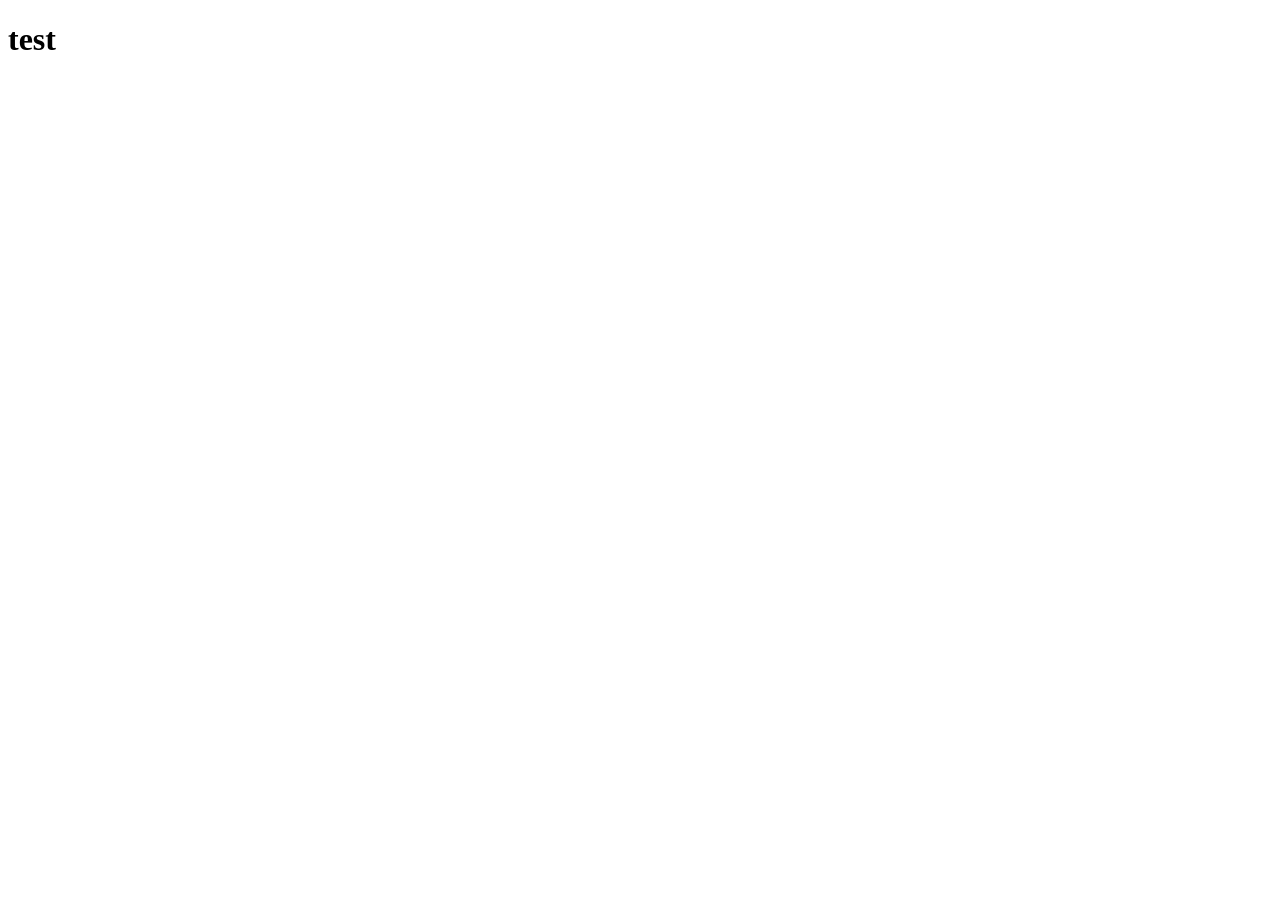
==== index.html @ fd2fb348 "Repositório Publicado" ====
<!DOCTYPE html>
<html lang="pt-br">
<head>
    <meta charset="UTF-8">
    <meta name="viewport" content="width=device-width, initial-scale=1.0">
    <title>Barbearia - Barber Club</title>
    <link rel="shortcut icon" href="favicon/favicon.png" type="image/x-icon">
</head>
<body>
    <h1>test</h1>
</body>
</html>
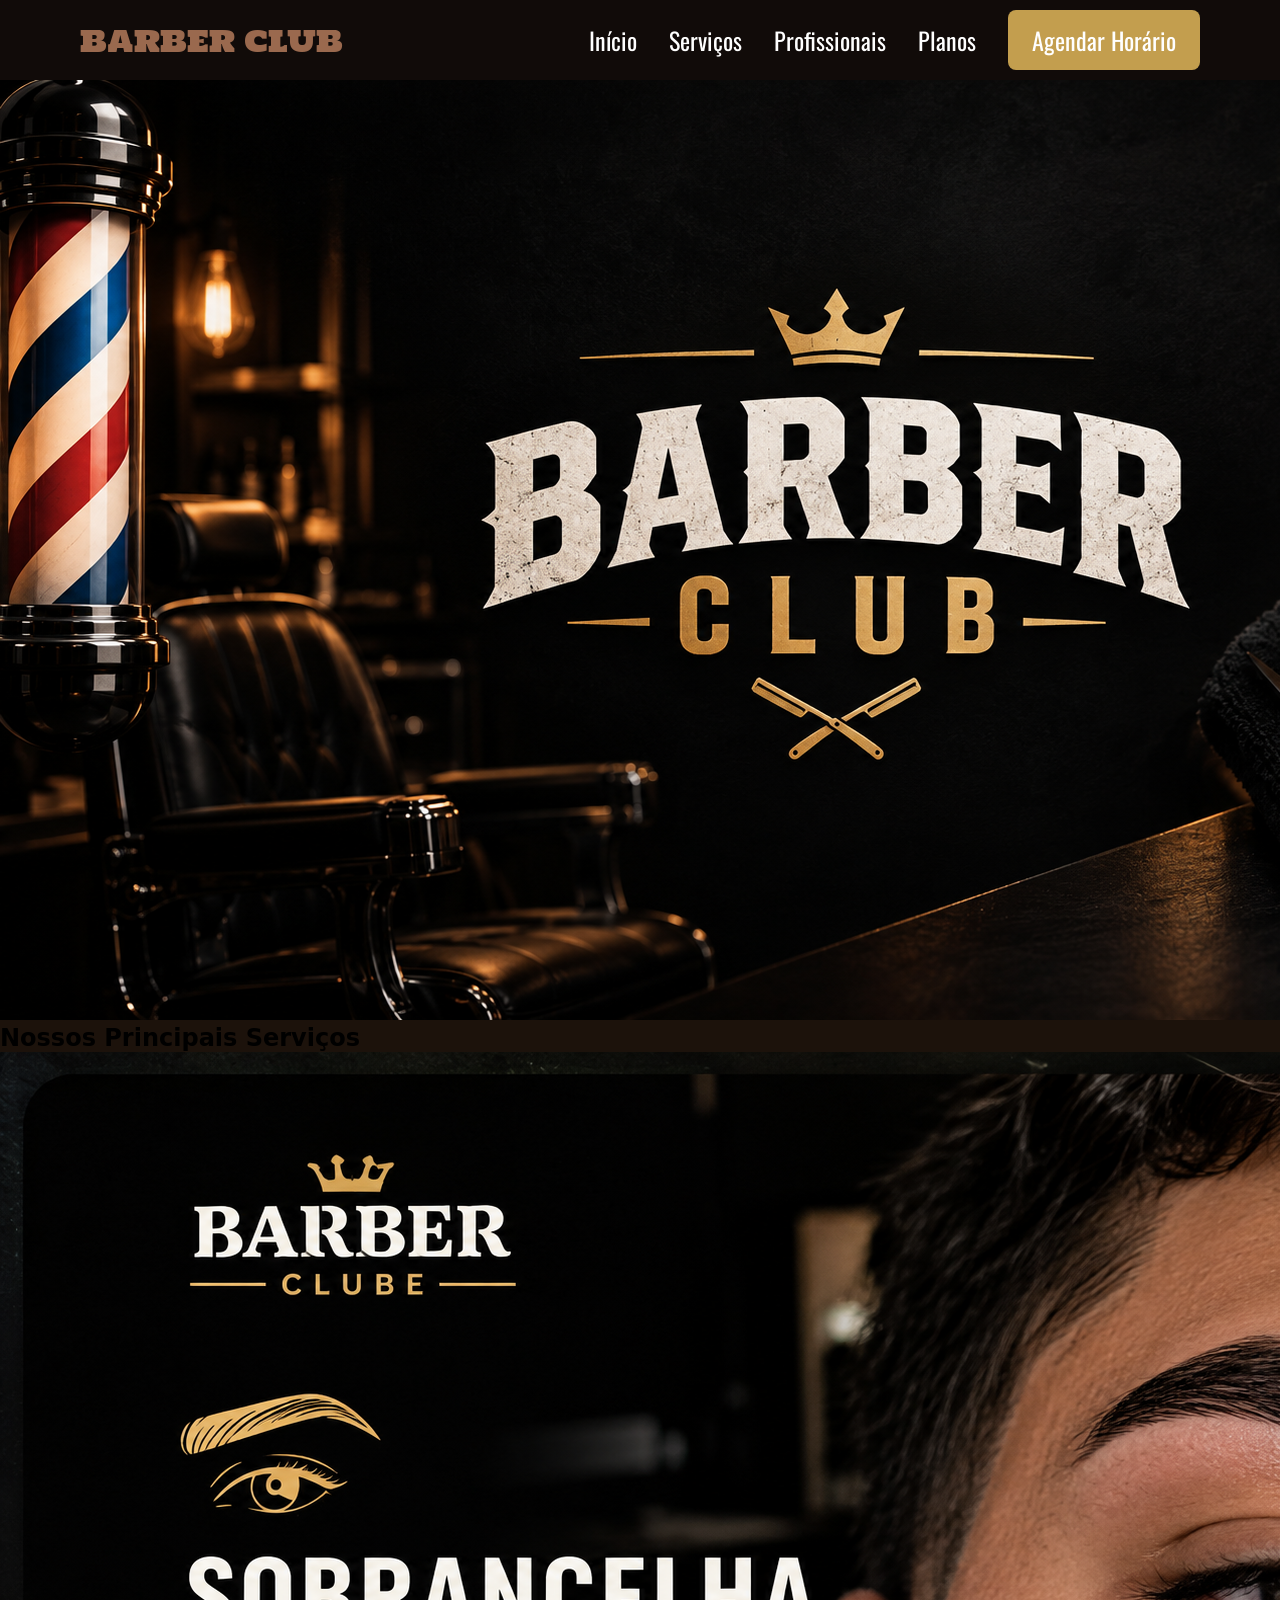
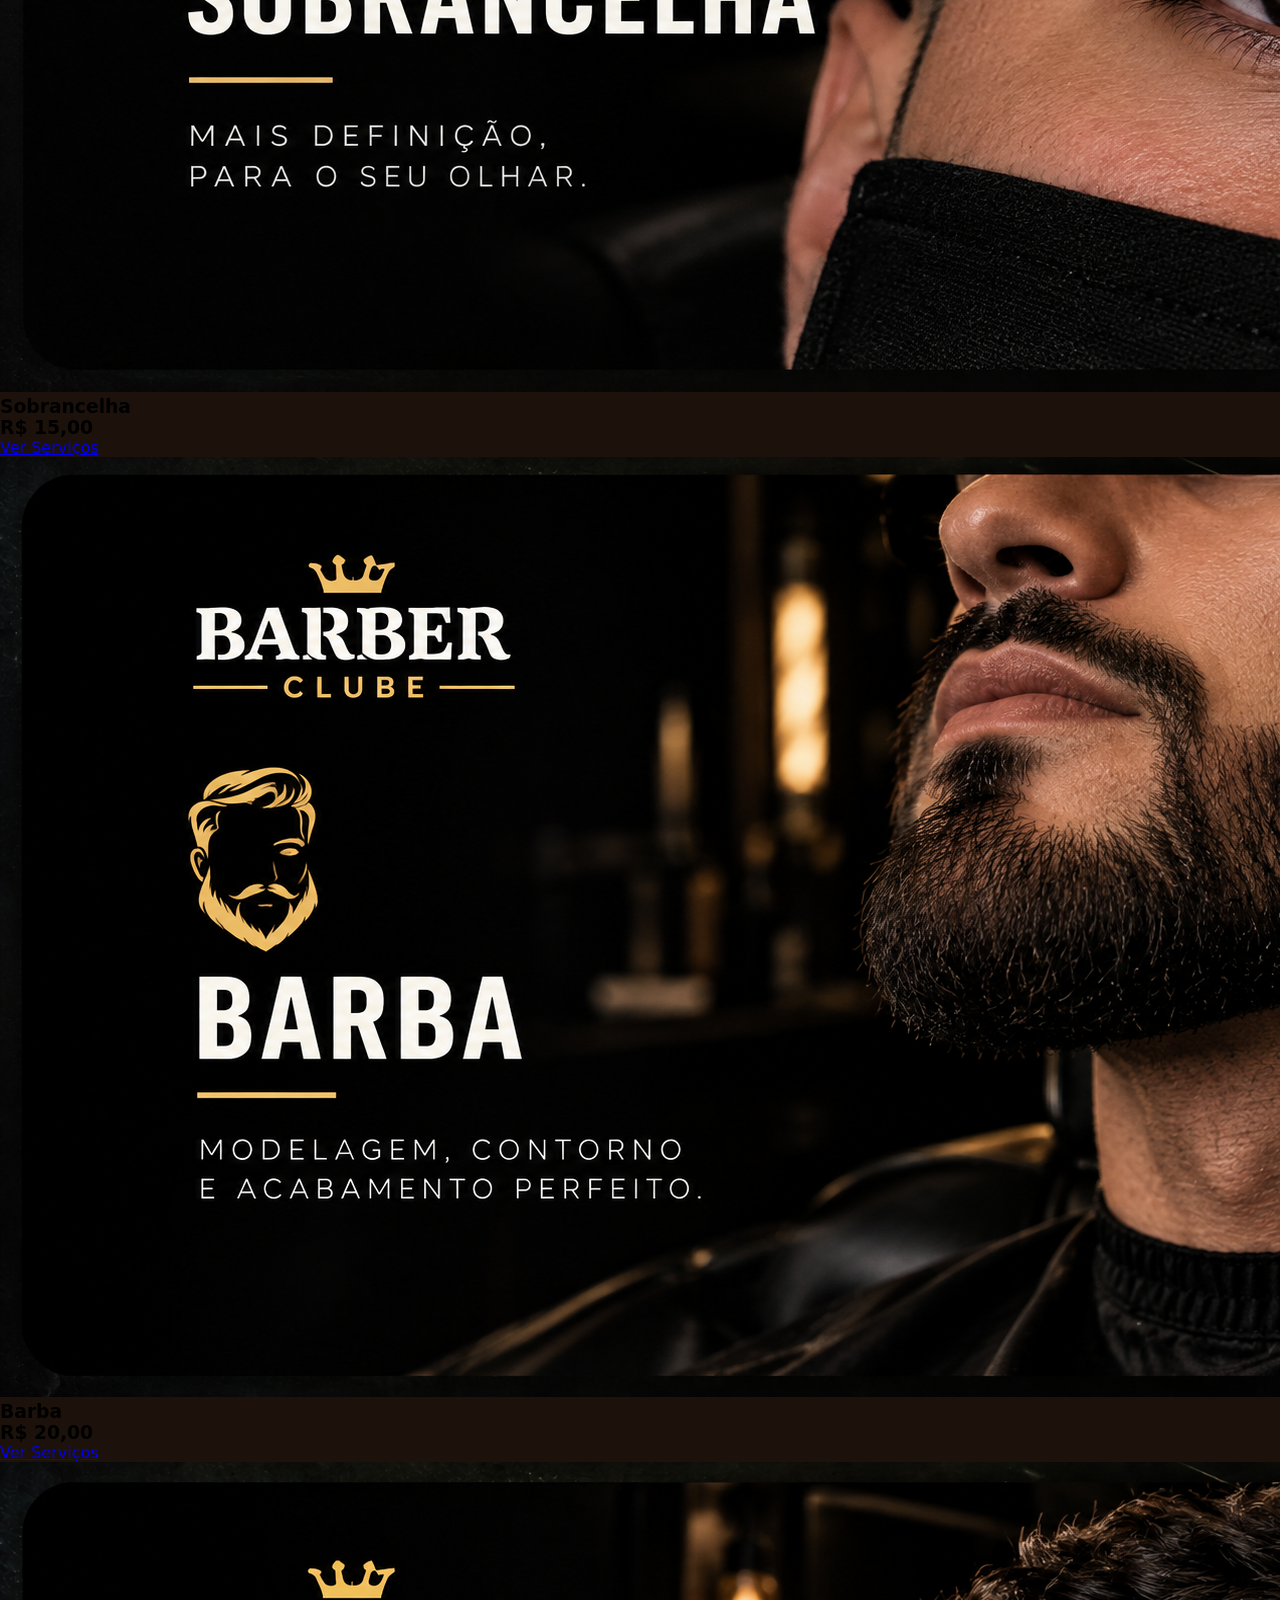
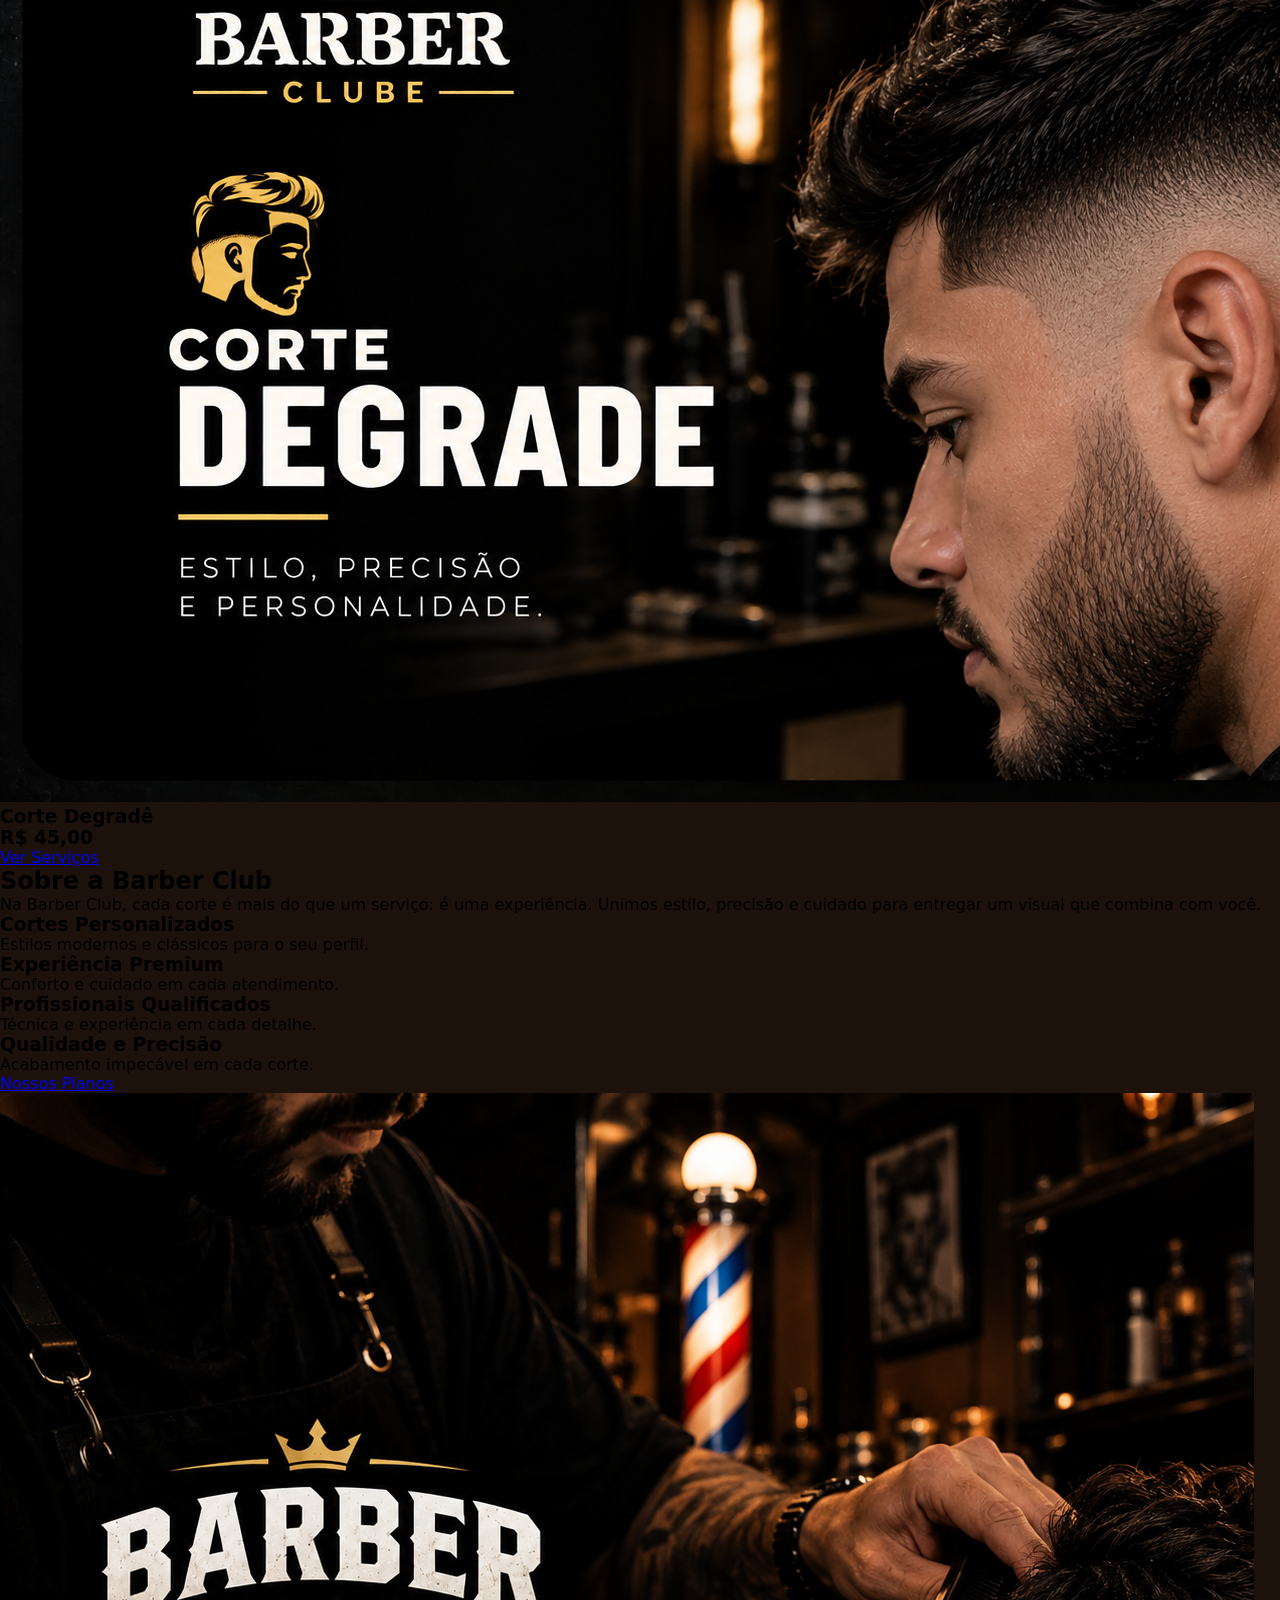
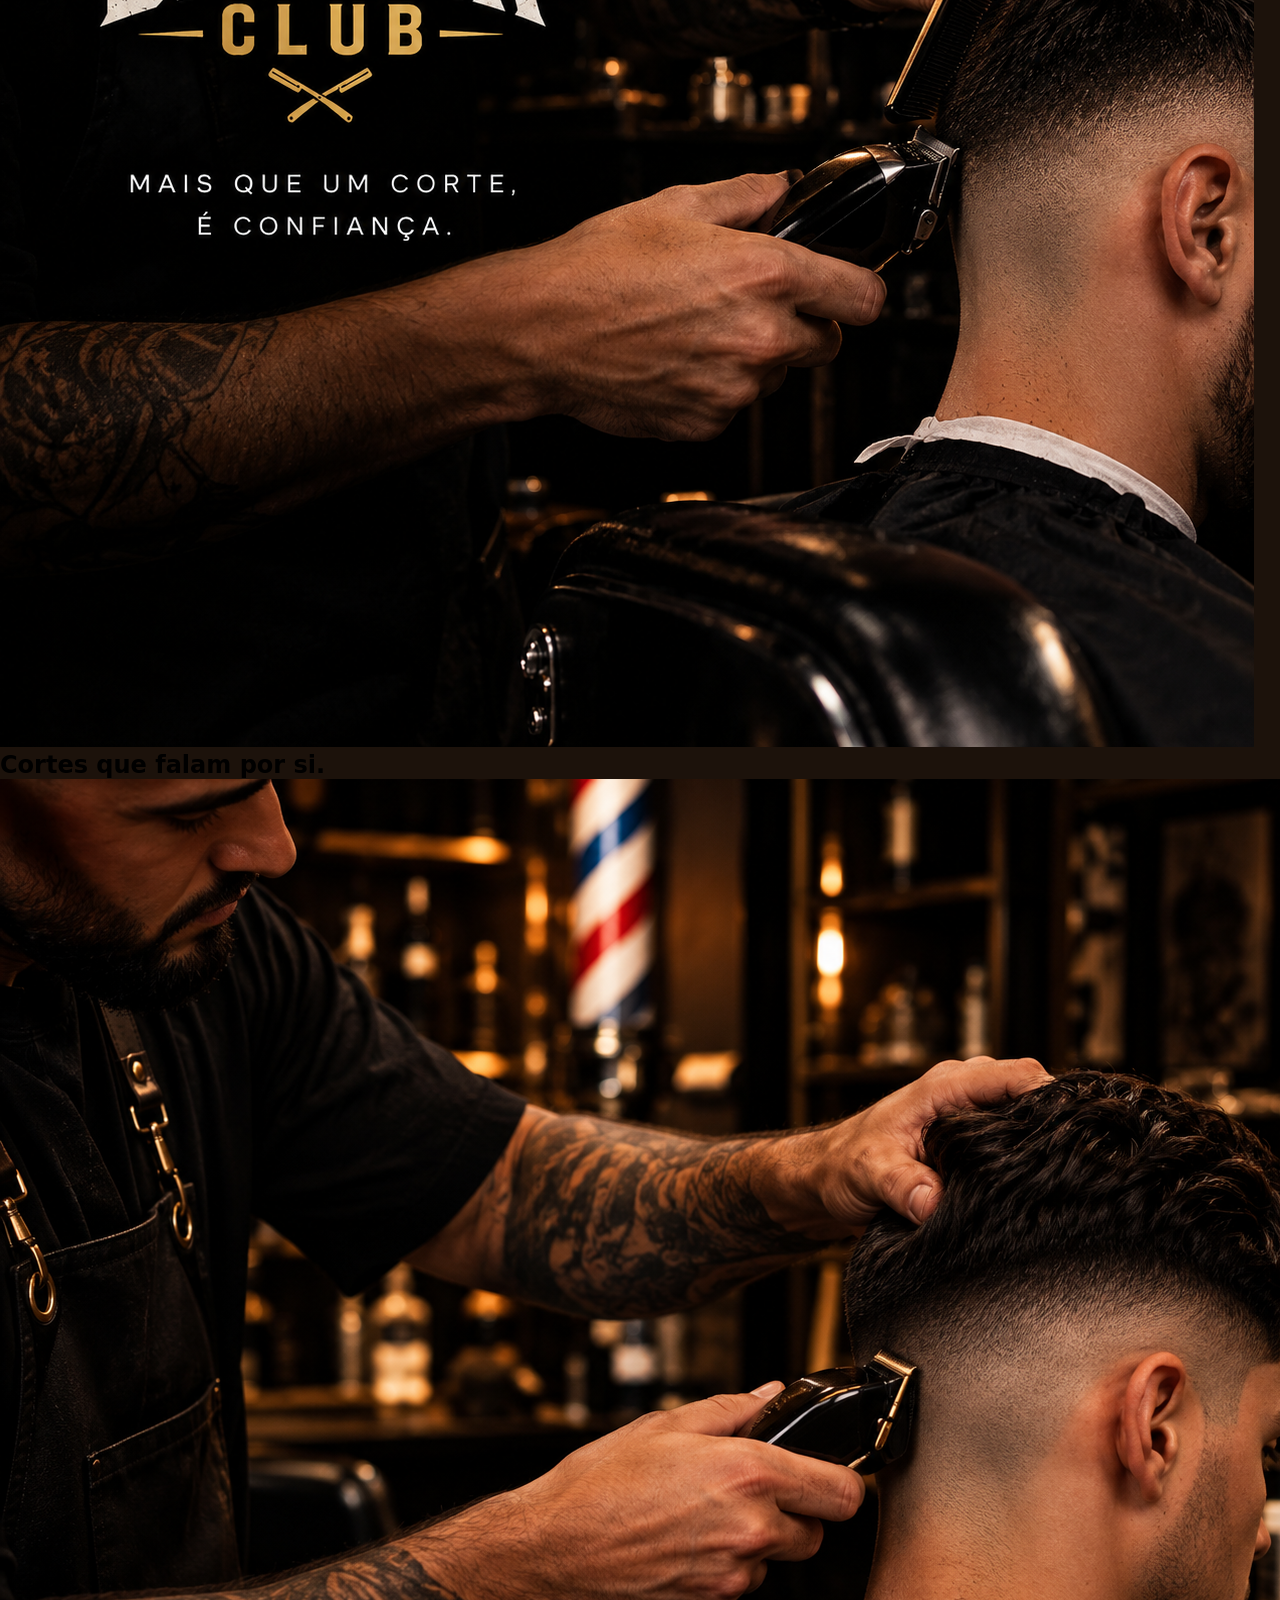
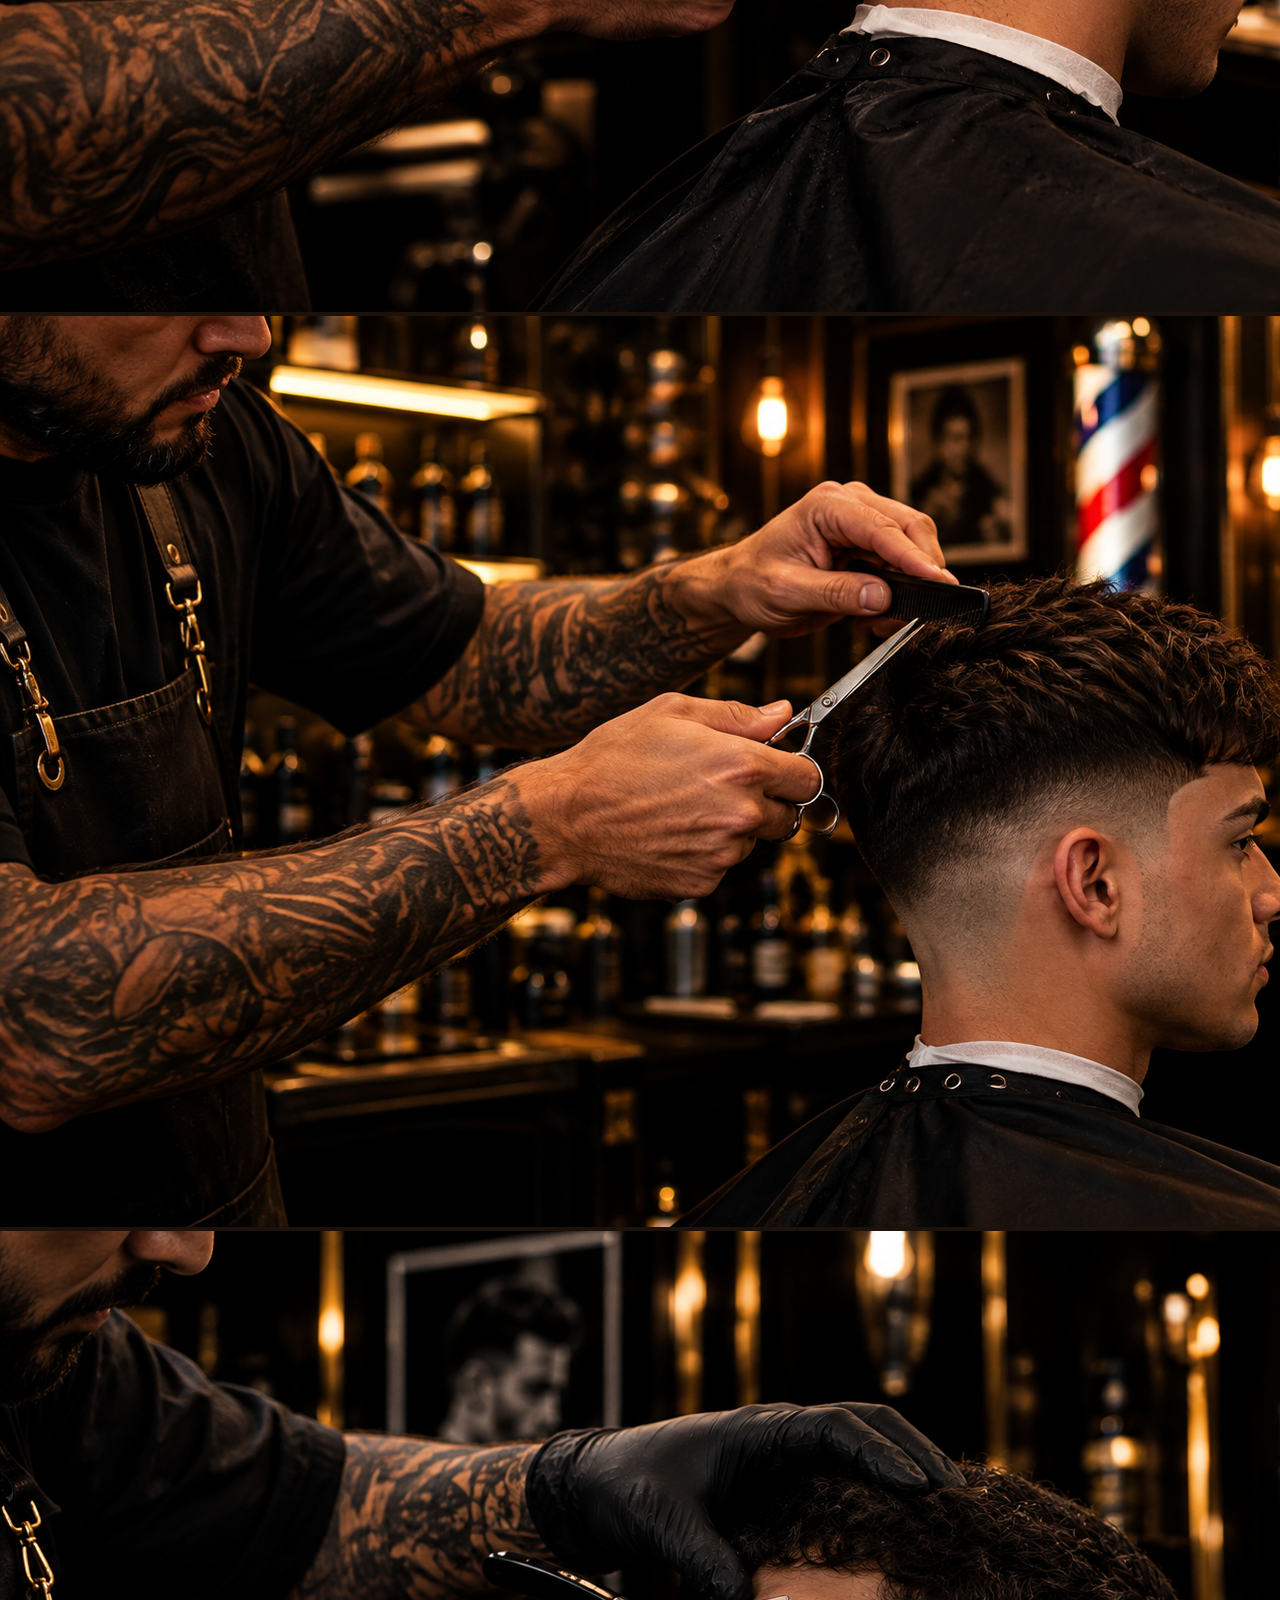
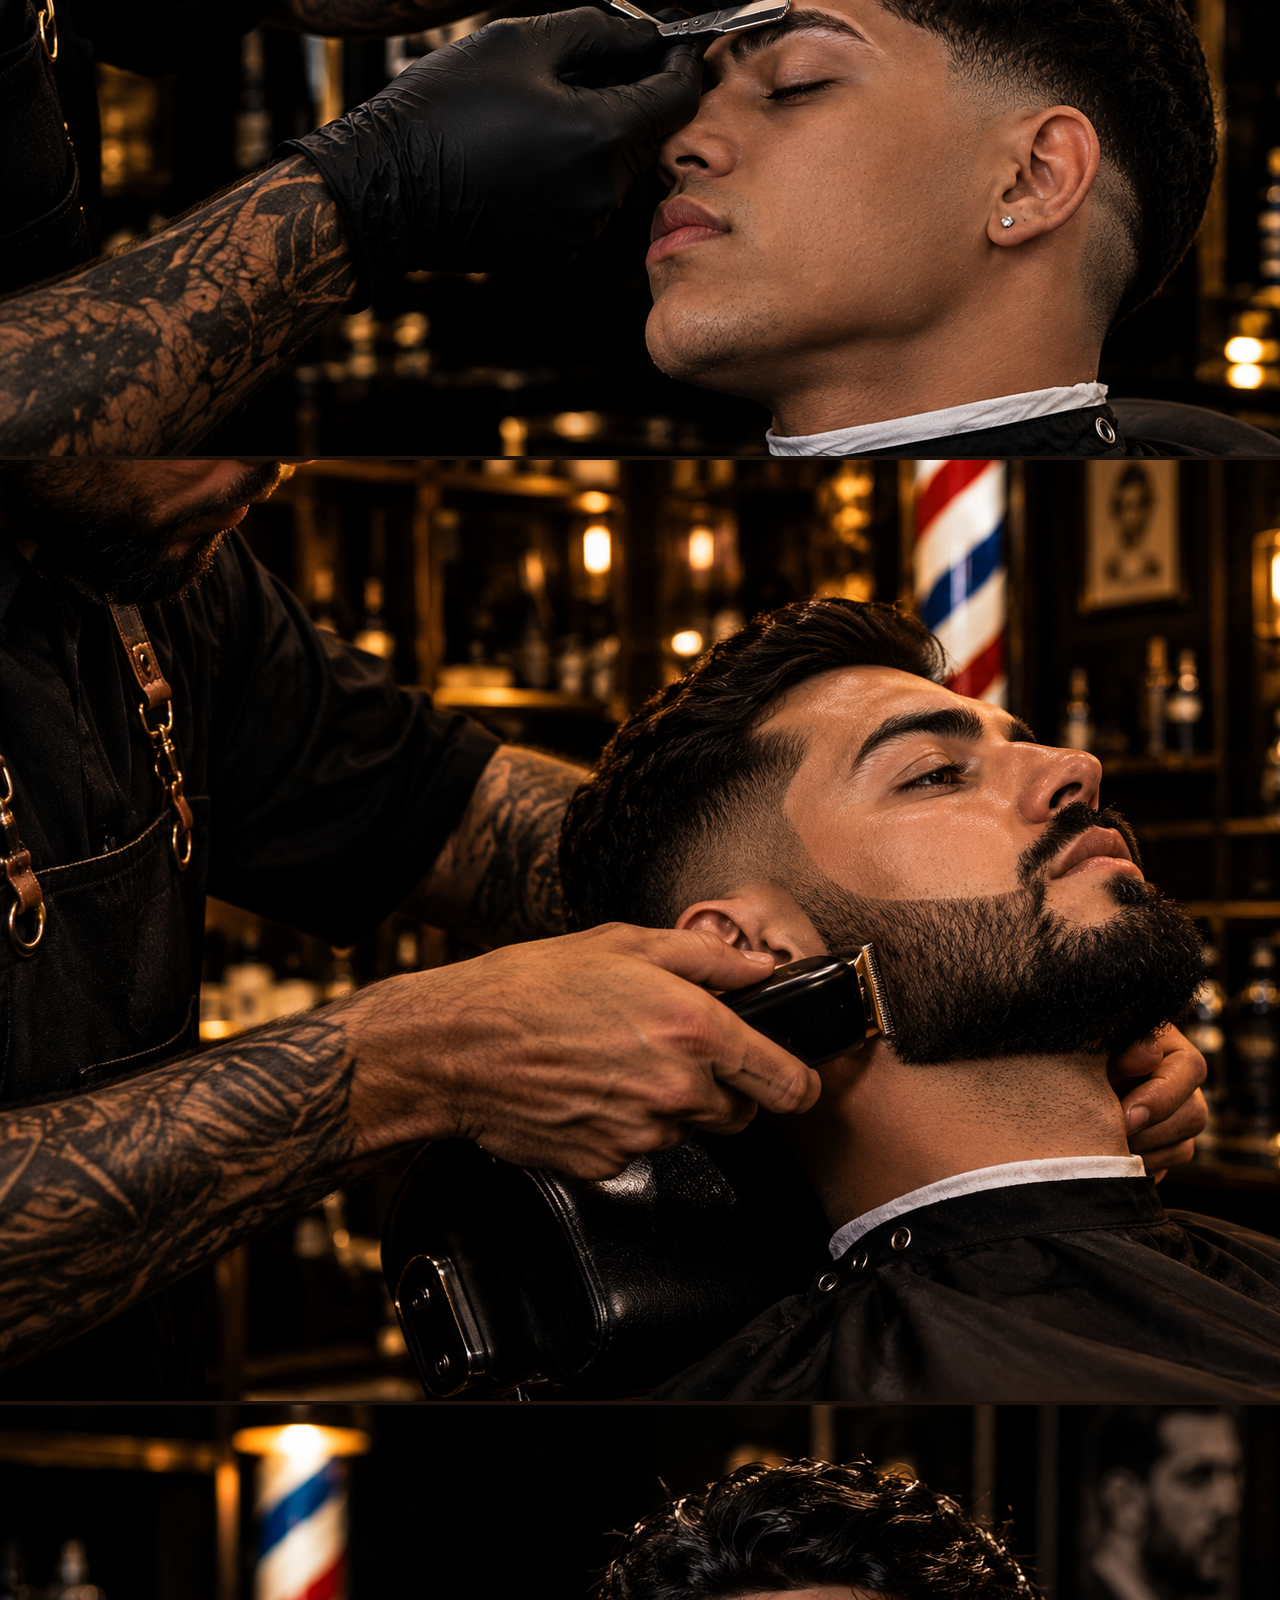
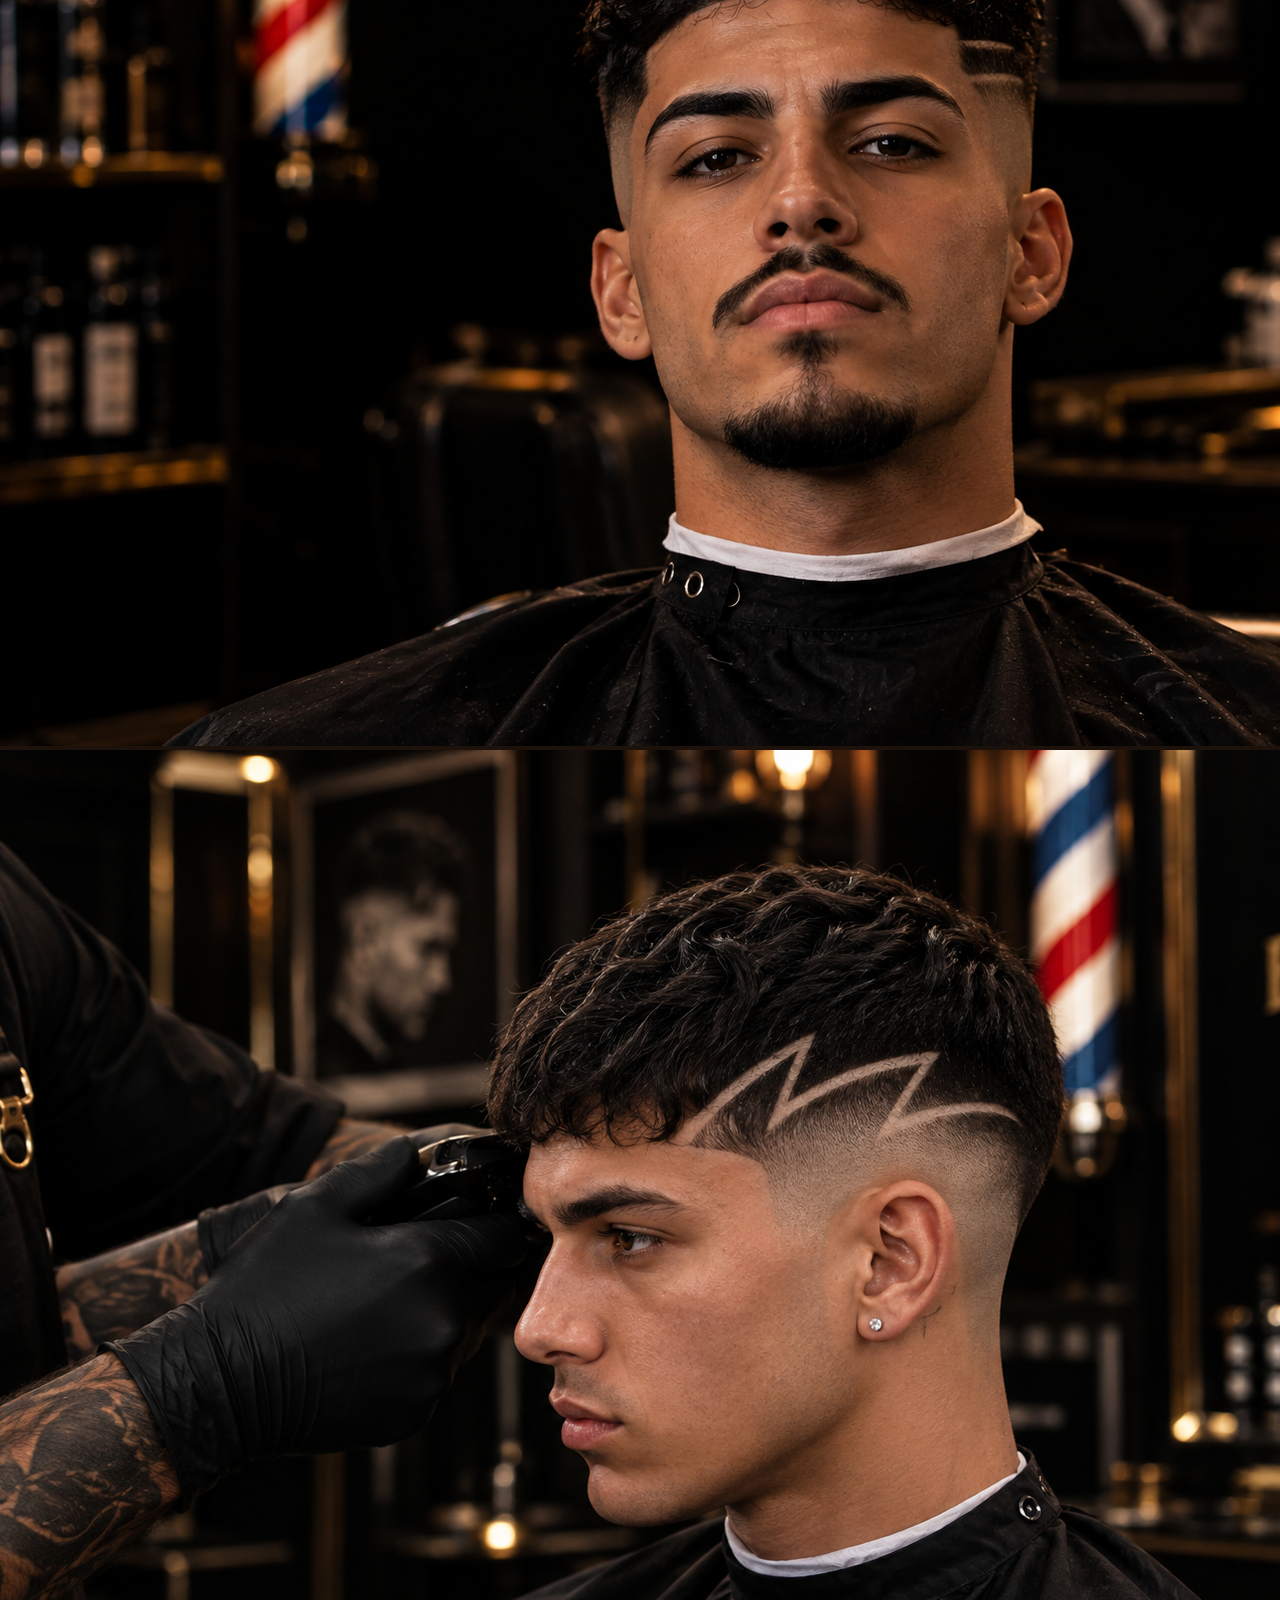
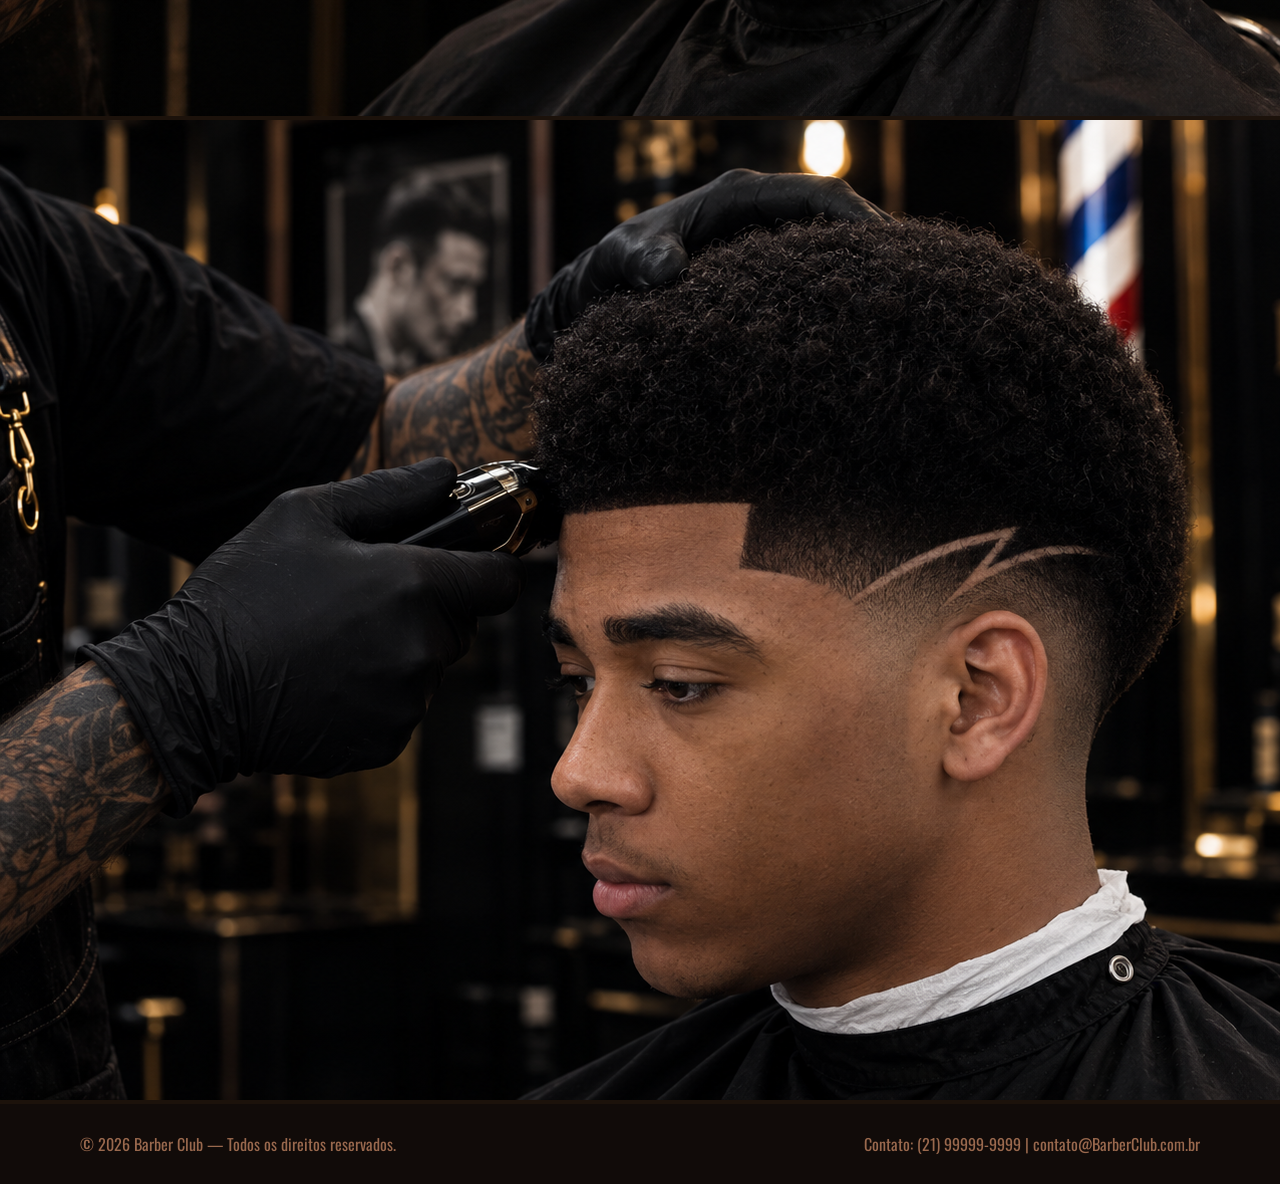
==== commit fc1e2c49: "criado o HTML da página index (início)" ====
--- a/index.html
+++ b/index.html
@@ -5,8 +5,145 @@
     <meta name="viewport" content="width=device-width, initial-scale=1.0">
     <title>Barbearia - Barber Club</title>
     <link rel="shortcut icon" href="favicon/favicon.png" type="image/x-icon">
+    <link rel="stylesheet" href="style/style.css">
+    <link rel="stylesheet" href="style.css">
 </head>
 <body>
-    <h1>test</h1>
+    <header>
+        <h1>BARBER CLUB</h1>
+
+        <!-- Checkbox invisível para controlar o estado do menu -->
+        <input type="checkbox" id="menu-toggle" class="menu-toggle">
+
+        <!-- Label que funciona como o botão do menu hambúrguer -->
+        <label for="menu-toggle" class="mobile-menu-icon" aria-label="Abrir Menu">
+            <span></span>
+            <span></span>
+            <span></span>
+        </label>
+
+        <!-- Navegação principal -->
+        <nav class="nav-menu">
+            <ul>
+                <li><a href="index.html">Início</a></li>
+                <li><a href="pages/servicos.html">Serviços</a></li>
+                <li><a href="pages/profissionais.html">Profissionais</a></li>
+                <li><a href="pages/planos.html">Planos</a></li>
+                <li><a href="pages/agendamento.html" class="btn-agendar">Agendar Horário</a></li>
+            </ul>
+        </nav>
+    </header>
+
+    <main>
+            <!-- SEÇÃO HERO / BANNER PRINCIPAL -->
+        <section id="inicio" class="hero">
+            <figure>
+                <img src="imagens/banner-inicio.png" alt="Barber Club Banner - Cadeira de barbeiro e tesouras.">
+            </figure>
+        </section>
+
+        <!-- SEÇÃO NOSSOS PRINCIPAIS SERVIÇOS -->
+        <section id="servicos" class="servicos">
+            <h2>Nossos Principais Serviços</h2>
+
+            <!-- Card 1: Sobrancelha -->
+            <article class="card-servico">
+                <figure>
+                    <img src="imagens/sobrancelha.png" alt="Serviço de Sobrancelha">
+                </figure>
+                <h3>Sobrancelha</h3>
+                <h3 class="preco">R$ 15,00</h3>
+                <a href="pages/servicos.html" class="btn-servico">Ver Serviços</a>
+            </article>
+
+            <!-- Card 2: Barba -->
+            <article class="card-servico">
+                <figure>
+                    <img src="imagens/barba.png" alt="Serviço de Barba">
+                </figure>
+                <h3>Barba</h3>
+                <h3 class="preco">R$ 20,00</h3>
+                <a href="pages/servicos.html" class="btn-servico">Ver Serviços</a>
+            </article>
+
+            <!-- Card 3: Corte Degradê -->
+            <article class="card-servico">
+                <figure>
+                    <img src="imagens/corte-degradre.png" alt="Serviço de Corte Degradê">
+                </figure>
+                <h3>Corte Degradê</h3>
+                <h3 class="preco">R$ 45,00</h3>
+                <a href="pages/servicos.html" class="btn-servico">Ver Serviços</a>
+            </article>
+        </section>
+
+        <!-- SEÇÃO SOBRE A BARBER CLUB -->
+        <section id="sobre" class="sobre">
+            <article class="sobre-conteudo">
+                <h2>Sobre a Barber Club</h2>
+                <p>Na Barber Club, cada corte é mais do que um serviço: é uma experiência. Unimos estilo, precisão e cuidado para entregar um visual que combina com você.</p>
+
+                <ul class="diferenciais">
+                    <li>
+                        <h3>Cortes Personalizados</h3>
+                        <p>Estilos modernos e clássicos para o seu perfil.</p>
+                    </li>
+                    <li>
+                        <h3>Experiência Premium</h3>
+                        <p>Conforto e cuidado em cada atendimento.</p>
+                    </li>
+                    <li>
+                        <h3>Profissionais Qualificados</h3>
+                        <p>Técnica e experiência em cada detalhe.</p>
+                    </li>
+                    <li>
+                        <h3>Qualidade e Precisão</h3>
+                        <p>Acabamento impecável em cada corte.</p>
+                    </li>
+                </ul>
+
+                <a href="pages/planos.html" class="btn-planos">Nossos Planos</a>
+            </article>
+
+            <figure class="sobre-imagem">
+                <img src="imagens/sobre.png" alt="Barbeiro realizando um corte profissional com tesoura e pente.">
+            </figure>
+        </section>
+
+        <!-- SEÇÃO GALERIA / CORTES -->
+        <section id="galeria" class="galeria">
+            <h2>Cortes que falam por si.</h2>
+
+            <figure>
+                <img src="imagens/galeria/01.png" alt="Imagem">
+            </figure>
+            <figure>
+                <img src="imagens/galeria/02.png" alt="Imagem">
+            </figure>
+            <figure>
+                <img src="imagens/galeria/03.png" alt="Imagem">
+            </figure>
+            <figure>
+                <img src="imagens/galeria/04.png" alt="Imagem">
+            </figure>
+            <figure>
+                <img src="imagens/galeria/05.png" alt="Imagem">
+            </figure>
+            <figure>
+                <img src="imagens/galeria/06.png" alt="Imagem">
+            </figure>
+            <figure>
+                <img src="imagens/galeria/07.png" alt="Imagem">
+            </figure>
+        </section>
+    </main>
+
+
+
+
+    <footer class="footer">
+        <p class="footer-copy">© 2026 Barber Club — Todos os direitos reservados.</p>
+        <p>Contato: (21) 99999-9999 | contato@BarberClub.com.br</p>
+    </footer>
 </body>
 </html>
--- a/style/style.css
+++ b/style/style.css
@@ -0,0 +1,183 @@
+@import url('https://fonts.googleapis.com/css2?family=Holtwood+One+SC&family=Oswald:wght@400;500;600&display=swap');
+
+/* Reset Básico */
+* {
+    margin: 0;
+    padding: 0;
+    box-sizing: border-box;
+    font-family: system-ui, -apple-system, BlinkMacSystemFont, 'Segoe UI', Roboto, Oxygen, Ubuntu, Cantarell, sans-serif;
+}
+
+body {
+    background-color: #1C120B;
+}
+
+/* Header Container */
+header {
+    width: 100%;
+    height: 80px;
+    background-color: #110B09;
+    padding: 0 80px;
+    display: flex;
+    justify-content: space-between;
+    align-items: center;
+    position: relative;
+}
+
+/* Logo */
+header h1 {
+    font-family: 'Holtwood One SC', serif;
+    font-size: 30px;
+    color: #9A694E;
+    font-weight: 400;
+}
+
+/* Lista de navegação */
+header .nav-menu ul {
+    list-style: none;
+    display: flex;
+    align-items: center;
+    gap: 32px;
+}
+
+/* Estilização padrão dos links */
+header .nav-menu ul li a {
+    text-decoration: none;
+    color: #FFFFFF;
+    font-family: 'Oswald', sans-serif;
+    font-size: 24px;
+    font-weight: 400;
+    transition: color 0.3s ease;
+}
+
+/* Efeito Hover nos links normais (cor #9A694E) */
+header .nav-menu ul li a:not(.btn-agendar):hover {
+    color: #9A694E;
+    text-decoration: underline;
+}
+
+/* Estilo do Botão "Agendar Horário" */
+header .btn-agendar {
+    display: inline-block;
+    background-color: #C39E4E;
+    color: #FFFFFF;
+    padding: 12px 24px;
+    border-radius: 8px;
+    font-weight: 600;
+    white-space: nowrap; /* Apenas isto foi adicionado ao botão */
+    transition: filter 0.3s ease;
+}
+
+/* Hover do Botão */
+header .btn-agendar:hover {
+    color: black;
+    background-color: #9A694E;
+}
+
+/* Esconde o checkbox real */
+.menu-toggle {
+    display: none;
+}
+
+/* Botão do Menu Hambúrguer (Oculto em desktop) */
+.mobile-menu-icon {
+    display: none;
+    flex-direction: column;
+    justify-content: space-between;
+    width: 30px;
+    height: 21px;
+    background: transparent;
+    cursor: pointer;
+}
+
+.mobile-menu-icon span {
+    width: 100%;
+    height: 3px;
+    background-color: #9A694E;
+    border-radius: 2px;
+}
+
+/* -----------------------------------
+   RESPONSIVIDADE (MOBILE / TABLET)
+----------------------------------- */
+@media (max-width: 900px) {
+    header {
+        padding: 0 24px;
+    }
+
+    /* Exibe o ícone hambúrguer (label) */
+    .mobile-menu-icon {
+        display: flex;
+    }
+
+    /* Oculta o menu inicialmente no mobile */
+    header .nav-menu {
+        display: none;
+        position: absolute;
+        top: 80px;
+        left: 0;
+        width: 100%;
+        background-color: #110B09;
+        padding: 24px 0;
+        border-top: 1px solid rgba(154, 105, 78, 0.2);
+    }
+
+    /* TRUQUE DO CHECKBOX: Quando o checkbox for marcado, exibe o menu */
+    .menu-toggle:checked ~ .nav-menu {
+        display: flex;
+        justify-content: center;
+    }
+
+    header .nav-menu ul {
+        flex-direction: column;
+        gap: 20px;
+        width: 100%;
+        text-align: center;
+    }
+
+    header .btn-agendar {
+        margin-top: 8px;
+    }
+}
+
+/*----------------------------FOOTER------------------------------------*/
+
+/*----------------------------ESTRUTURA BASE (PARA EMPURRAR O FOOTER)------------------------------------*/
+html {
+    height: 100%;
+}
+
+body {
+    min-height: 100vh;
+    display: flex;
+    flex-direction: column;
+}
+
+.footer {
+    width: 100%;
+    min-height: 80px;
+    background-color: #110B09;
+    padding: 0 80px;
+    display: flex;
+    justify-content: space-between;
+    align-items: center;
+    margin-top: auto; /* Empurra o footer para o rodapé da página */
+}
+
+.footer p {
+    font-family: 'Oswald', sans-serif;
+    color: #9A694E;
+    font-size: 16px;
+    font-weight: 400;
+}
+
+/* Responsividade do Footer */
+@media (max-width: 900px) {
+    .footer {
+        padding: 24px;
+        flex-direction: column;
+        justify-content: center;
+        gap: 12px;
+        text-align: center;
+    }
+}
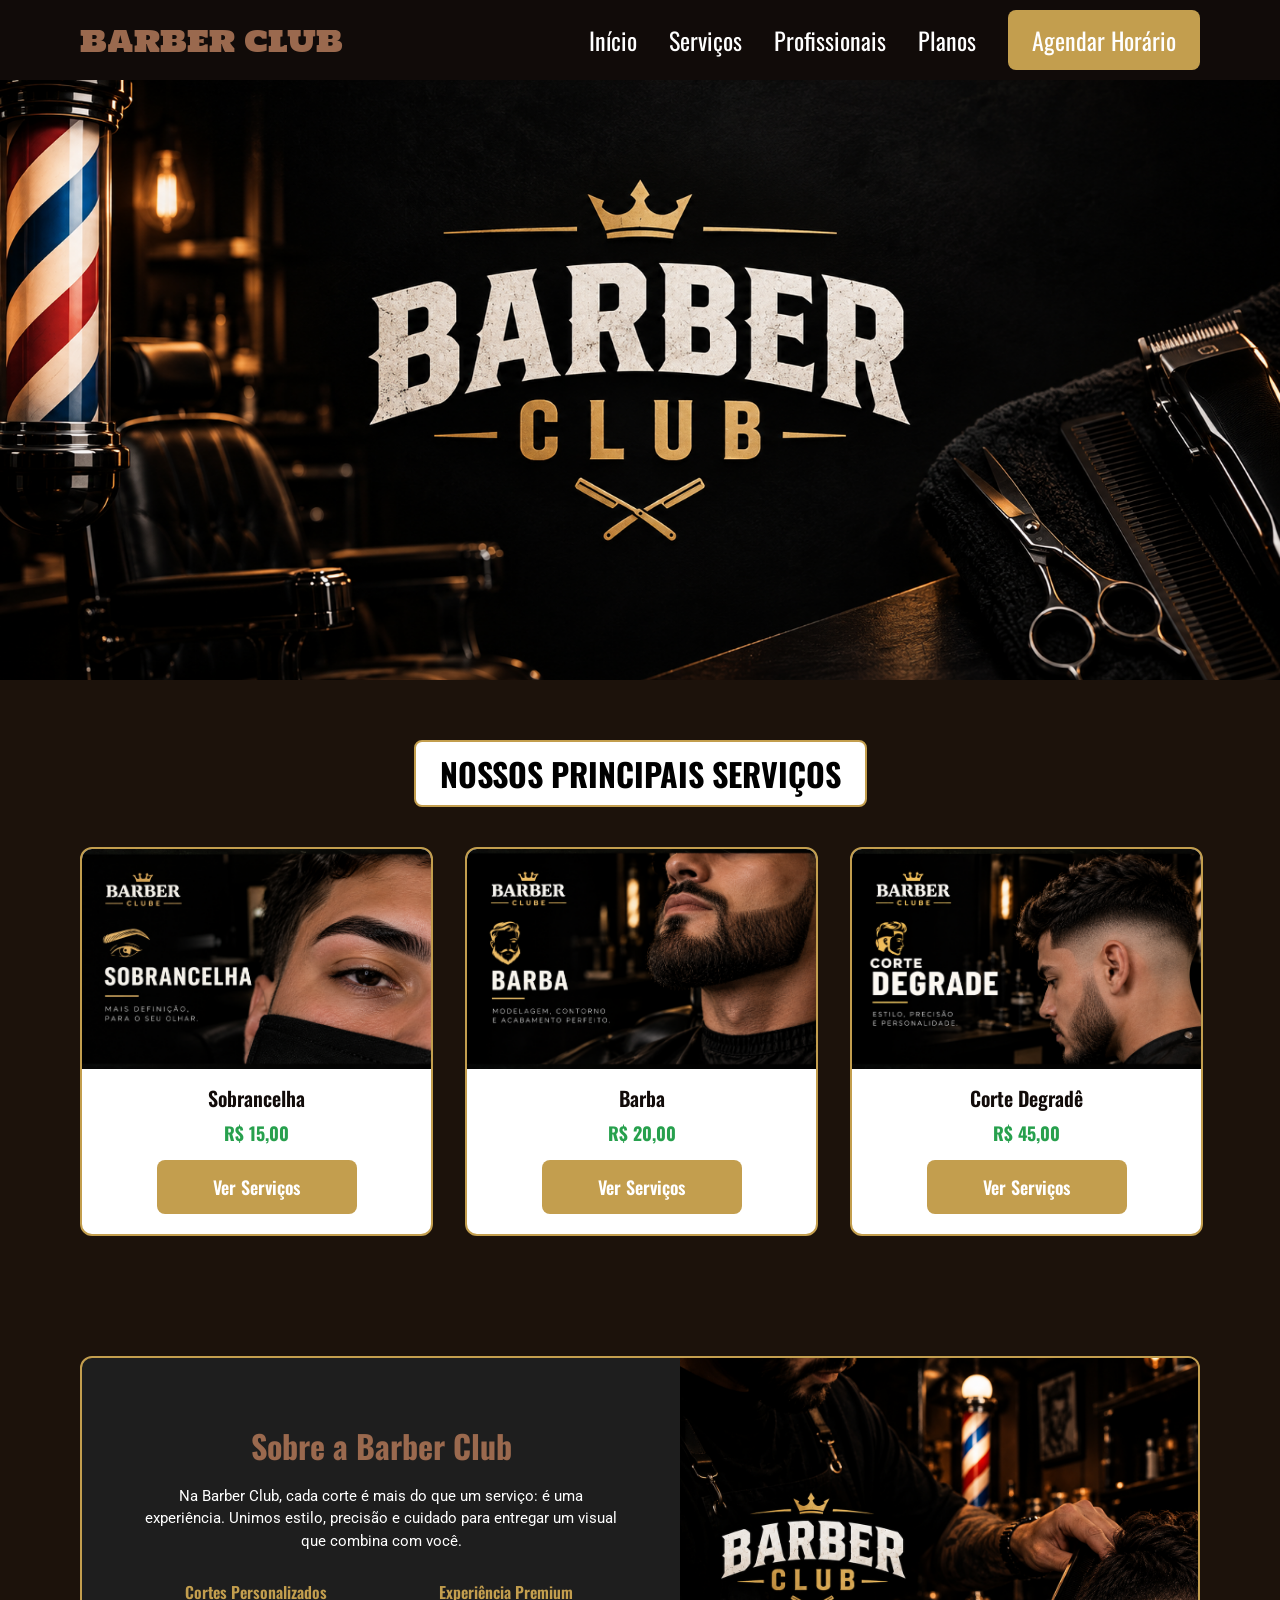
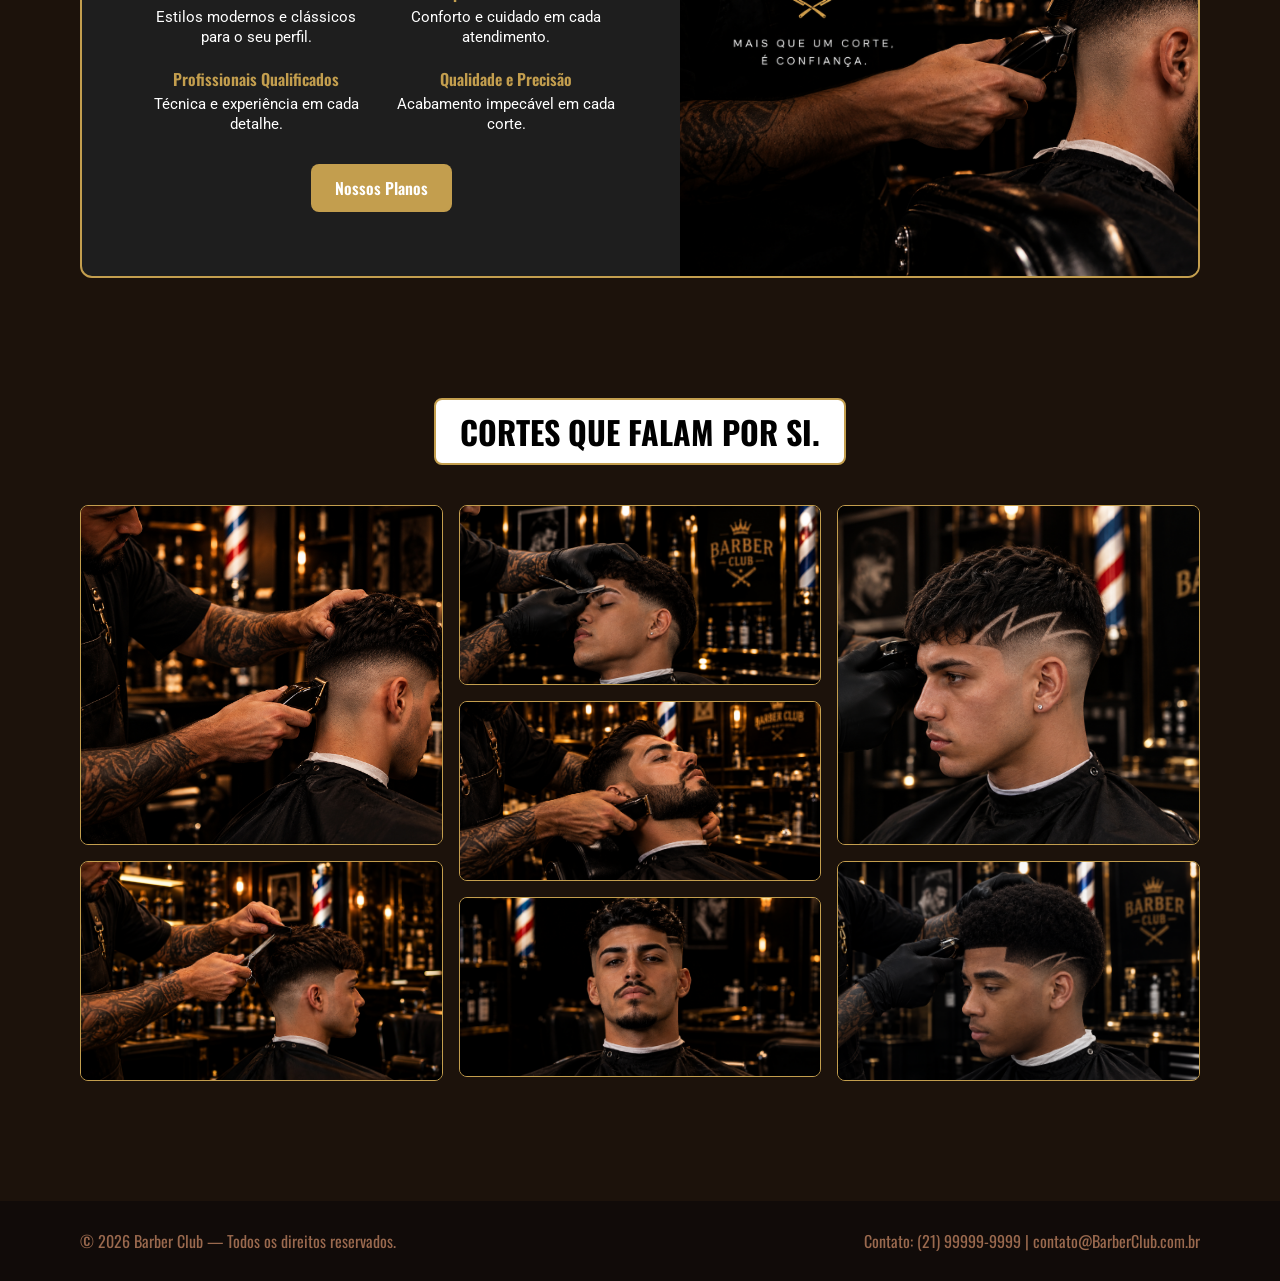
==== commit 61c40576: "Página index finalizada." ====
--- a/index.html
+++ b/index.html
@@ -6,7 +6,7 @@
     <title>Barbearia - Barber Club</title>
     <link rel="shortcut icon" href="favicon/favicon.png" type="image/x-icon">
     <link rel="stylesheet" href="style/style.css">
-    <link rel="stylesheet" href="style.css">
+    <link rel="stylesheet" href="style/index.css">
 </head>
 <body>
     <header>
@@ -46,35 +46,35 @@
         <section id="servicos" class="servicos">
             <h2>Nossos Principais Serviços</h2>
 
-            <!-- Card 1: Sobrancelha -->
-            <article class="card-servico">
-                <figure>
-                    <img src="imagens/sobrancelha.png" alt="Serviço de Sobrancelha">
-                </figure>
-                <h3>Sobrancelha</h3>
-                <h3 class="preco">R$ 15,00</h3>
-                <a href="pages/servicos.html" class="btn-servico">Ver Serviços</a>
-            </article>
-
-            <!-- Card 2: Barba -->
-            <article class="card-servico">
-                <figure>
-                    <img src="imagens/barba.png" alt="Serviço de Barba">
-                </figure>
-                <h3>Barba</h3>
-                <h3 class="preco">R$ 20,00</h3>
-                <a href="pages/servicos.html" class="btn-servico">Ver Serviços</a>
-            </article>
-
-            <!-- Card 3: Corte Degradê -->
-            <article class="card-servico">
-                <figure>
-                    <img src="imagens/corte-degradre.png" alt="Serviço de Corte Degradê">
-                </figure>
-                <h3>Corte Degradê</h3>
-                <h3 class="preco">R$ 45,00</h3>
-                <a href="pages/servicos.html" class="btn-servico">Ver Serviços</a>
-            </article>
+            <aside class="servicos-container">
+                <!-- Card 1: Sobrancelha -->
+                <article class="card-servico">
+                    <figure>
+                        <img src="imagens/sobrancelha.png" alt="Serviço de Sobrancelha">
+                    </figure>
+                    <h3>Sobrancelha</h3>
+                    <h3 class="preco">R$ 15,00</h3>
+                    <a href="pages/servicos.html" class="btn-servico">Ver Serviços</a>
+                </article>
+                <!-- Card 2: Barba -->
+                <article class="card-servico">
+                    <figure>
+                        <img src="imagens/barba.png" alt="Serviço de Barba">
+                    </figure>
+                    <h3>Barba</h3>
+                    <h3 class="preco">R$ 20,00</h3>
+                    <a href="pages/servicos.html" class="btn-servico">Ver Serviços</a>
+                </article>
+                <!-- Card 3: Corte Degradê -->
+                <article class="card-servico">
+                    <figure>
+                        <img src="imagens/corte-degradre.png" alt="Serviço de Corte Degradê">
+                    </figure>
+                    <h3>Corte Degradê</h3>
+                    <h3 class="preco">R$ 45,00</h3>
+                    <a href="pages/servicos.html" class="btn-servico">Ver Serviços</a>
+                </article>
+            </aside>
         </section>
 
         <!-- SEÇÃO SOBRE A BARBER CLUB -->
@@ -114,32 +114,42 @@
         <section id="galeria" class="galeria">
             <h2>Cortes que falam por si.</h2>
 
-            <figure>
-                <img src="imagens/galeria/01.png" alt="Imagem">
-            </figure>
-            <figure>
-                <img src="imagens/galeria/02.png" alt="Imagem">
-            </figure>
-            <figure>
-                <img src="imagens/galeria/03.png" alt="Imagem">
-            </figure>
-            <figure>
-                <img src="imagens/galeria/04.png" alt="Imagem">
-            </figure>
-            <figure>
-                <img src="imagens/galeria/05.png" alt="Imagem">
-            </figure>
-            <figure>
-                <img src="imagens/galeria/06.png" alt="Imagem">
-            </figure>
-            <figure>
-                <img src="imagens/galeria/07.png" alt="Imagem">
-            </figure>
+            <article class="galeria-grid">
+                <!-- left-column -->
+                <section class="galeria-coluna left-column">
+                    <figure class="foto-top">
+                        <img src="imagens/galeria/01.png" alt="Corte de cabelo 1">
+                    </figure>
+                    <figure class="foto-bottom">
+                        <img src="imagens/galeria/02.png" alt="Corte de cabelo 2">
+                    </figure>
+                </section>
+
+                <!-- center-column -->
+                <section class="galeria-coluna center-column">
+                    <figure>
+                        <img src="imagens/galeria/03.png" alt="Corte de cabelo 3">
+                    </figure>
+                    <figure>
+                        <img src="imagens/galeria/04.png" alt="Corte de cabelo 4">
+                    </figure>
+                    <figure>
+                        <img src="imagens/galeria/05.png" alt="Corte de cabelo 5">
+                    </figure>
+                </section>
+
+                <!-- right-column -->
+                <section class="galeria-coluna right-column">
+                    <figure class="foto-top">
+                        <img src="imagens/galeria/06.png" alt="Corte de cabelo 6">
+                    </figure>
+                    <figure class="foto-bottom">
+                        <img src="imagens/galeria/07.png" alt="Corte de cabelo 7">
+                    </figure>
+                </section>
+            </article>
         </section>
     </main>
-
-
-
 
     <footer class="footer">
         <p class="footer-copy">© 2026 Barber Club — Todos os direitos reservados.</p>
--- a/style/style.css
+++ b/style/style.css
@@ -1,4 +1,4 @@
-@import url('https://fonts.googleapis.com/css2?family=Holtwood+One+SC&family=Oswald:wght@400;500;600&display=swap');
+@import url('https://fonts.googleapis.com/css2?family=Holtwood+One+SC&family=Oswald:wght@400;500;600;700&family=Roboto:wght@400;500;700&display=swap');
 
 /* Reset Básico */
 * {
--- a/style/index.css
+++ b/style/index.css
@@ -0,0 +1,419 @@
+@import url('https://fonts.googleapis.com/css2?family=Holtwood+One+SC&family=Oswald:wght@400;500;600;700&family=Roboto:wght@300;400;500;700&display=swap');
+
+* {
+    margin: 0;
+    padding: 0;
+    box-sizing: border-box;
+}
+
+html {
+    height: 100%;
+}
+
+body {
+    color: #FFFFFF;
+    min-height: 100vh;
+    display: flex;
+    flex-direction: column;
+    font-family: 'Roboto', sans-serif;
+}
+
+main {
+    width: 100%;
+}
+
+/* Tipografia Base */
+h1, h2, h3, h4, h5, h6, a, .btn-servico, .btn-planos, .btn-agendar {
+    font-family: 'Oswald', sans-serif;
+}
+
+p, span, li {
+    font-family: 'Roboto', sans-serif;
+}
+
+.btn-planos {
+    display: inline-block;
+    background-color: #C39E4E;
+    color: #FFFFFF;
+    padding: 12px 24px;
+    border-radius: 8px;
+    font-weight: 600;
+    white-space: nowrap;
+    text-decoration: none;
+    border: none;
+    cursor: pointer;
+    transition: background-color 0.3s ease, color 0.3s ease;
+}
+
+.btn-agendar:hover,
+.btn-planos:hover {
+    color: black;
+    background-color: #9A694E;
+}
+
+/* Botão dos Cards de Serviços (Mesmas cores do style.css + dimensões do Figma: 200x54) */
+.card-servico .btn-servico {
+    width: 200px;
+    height: 54px;
+    background-color: #C39E4E;
+    color: #FFFFFF;
+    font-size: 18px;
+    font-weight: 600;
+    border-radius: 8px;
+    display: inline-flex;
+    align-items: center;
+    justify-content: center;
+    text-decoration: none;
+    border: none;
+    cursor: pointer;
+    transition: background-color 0.3s ease, color 0.3s ease;
+}
+
+.card-servico .btn-servico:hover {
+    color: black;
+    background-color: #9A694E;
+}
+
+/* ==========================================================================
+   TÍTULOS DE SEÇÃO
+   ========================================================================== */
+.servicos h2,
+.galeria h2 {
+    background-color: #FFFFFF;
+    color: #000000;
+    font-size: 32px;
+    font-weight: 700;
+    text-align: center;
+    padding: 8px 24px;
+    border-radius: 8px;
+    border: 2px solid #C39E4E;
+    display: inline-block;
+    margin: 0 auto 40px auto;
+    text-transform: uppercase;
+}
+
+/* ==========================================================================
+   1. SEÇÃO HERO / BANNER PRINCIPAL
+   ========================================================================== */
+.hero {
+    width: 100%;
+    overflow: hidden;
+}
+
+.hero figure {
+    width: 100%;
+    margin: 0;
+}
+
+.hero figure img {
+    width: 100%;
+    height: auto;
+    max-height: 600px;
+    object-fit: cover;
+    display: block;
+}
+
+/* ==========================================================================
+   2. SEÇÃO NOSSOS PRINCIPAIS SERVIÇOS
+   ========================================================================== */
+.servicos {
+    padding: 60px 80px;
+    text-align: center;
+    display: flex;
+    flex-direction: column;
+    align-items: center;
+    width: 100%;
+}
+
+.servicos-container {
+    display: flex;
+    flex-direction: row;
+    flex-wrap: nowrap;
+    justify-content: space-between;
+    align-items: center;
+    gap: 32px;
+    width: 100%;
+    max-width: 1280px;
+    margin: 0 auto;
+}
+
+.servicos .card-servico {
+    background-color: #FFFFFF;
+    border-radius: 12px;
+    border: 2px solid #C39E4E;
+    width: 353px;
+    height: 389px;
+    display: flex;
+    flex-direction: column;
+    align-items: center;
+    justify-content: space-between;
+    padding-bottom: 20px;
+    box-sizing: border-box;
+    overflow: hidden;
+    flex-shrink: 0;
+    transition: transform 0.3s ease, box-shadow 0.3s ease;
+}
+
+.servicos .card-servico:hover {
+    transform: translateY(-4px);
+    box-shadow: 0 8px 20px rgba(195, 158, 78, 0.25);
+}
+
+.servicos .card-servico figure {
+    width: 100%;
+    height: 220px;
+    margin: 0;
+    overflow: hidden;
+}
+
+.servicos .card-servico figure img {
+    width: 100%;
+    height: 100%;
+    object-fit: cover;
+}
+
+.servicos .card-servico h3 {
+    font-size: 20px;
+    color: #110B09;
+    margin-top: 12px;
+    font-weight: 600;
+}
+
+.servicos .card-servico .preco {
+    font-size: 18px;
+    color: #27A04D;
+    margin: 4px 0 12px 0;
+    font-weight: 700;
+}
+
+/* ==========================================================================
+   3. SEÇÃO SOBRE A BARBER CLUB
+   ========================================================================== */
+.sobre {
+    margin: 60px 80px;
+    width: calc(100% - 160px);
+    max-width: 1280px;
+    background-color: #1E1E1E;
+    border: 2px solid #C39E4E;
+    border-radius: 12px;
+    display: flex;
+    align-items: stretch;
+    overflow: hidden;
+}
+
+.sobre-conteudo {
+    flex: 1;
+    padding: 40px;
+    text-align: center;
+    display: flex;
+    flex-direction: column;
+    align-items: center;
+    justify-content: center;
+}
+
+.sobre-conteudo h2 {
+    font-size: 32px;
+    color: #9A694E;
+    margin-bottom: 16px;
+    font-weight: 700;
+    background: none;
+    border: none;
+    padding: 0;
+    text-transform: none;
+}
+
+.sobre-conteudo p {
+    font-size: 15px;
+    color: #FFFFFF;
+    line-height: 1.5;
+    margin-bottom: 28px;
+    max-width: 480px;
+}
+
+.diferenciais {
+    list-style: none;
+    display: grid;
+    grid-template-columns: 1fr 1fr;
+    gap: 20px;
+    margin-bottom: 30px;
+    text-align: center;
+    width: 100%;
+    max-width: 480px;
+}
+
+.diferenciais li {
+    display: flex;
+    flex-direction: column;
+    align-items: center;
+}
+
+.diferenciais li h3 {
+    font-size: 16px;
+    color: #C39E4E;
+    margin-bottom: 4px;
+    font-weight: 600;
+}
+
+.diferenciais li p {
+    font-size: 15px;
+    color: #FFFFFF;
+    margin-bottom: 0;
+    line-height: 1.3;
+}
+
+.sobre-imagem {
+    flex: 1;
+    margin: 0;
+    padding: 0;
+    display: flex;
+}
+
+.sobre-imagem img {
+    width: 100%;
+    height: 100%;
+    object-fit: cover;
+    display: block;
+}
+
+/* ==========================================================================
+   4. SEÇÃO GALERIA / CORTES
+   ========================================================================== */
+.galeria {
+    padding: 60px 80px 120px 80px; /* Espaçamento inferior para afastar do footer */
+    text-align: center;
+    display: flex;
+    flex-direction: column;
+    align-items: center;
+}
+
+.galeria-grid {
+    display: grid;
+    grid-template-columns: repeat(3, 1fr);
+    gap: 16px;
+    width: 100%;
+    max-width: 1280px;
+}
+
+.galeria-coluna {
+    display: flex;
+    flex-direction: column;
+    gap: 16px;
+}
+
+.galeria figure {
+    margin: 0;
+    border-radius: 8px;
+    overflow: hidden;
+    border: 1px solid #C39E4E;
+    width: 100%;
+}
+
+.galeria figure img {
+    width: 100%;
+    height: 100%;
+    object-fit: cover;
+    display: block;
+    transition: transform 0.3s ease;
+}
+
+.galeria figure:hover img {
+    transform: scale(1.03);
+}
+
+/* Alturas Exatas da Inspetoria do Figma */
+
+/* Coluna Esquerda: Topo = 340px | Base = 220px */
+.left-column .foto-top {
+    height: 340px;
+}
+.left-column .foto-bottom {
+    height: 220px;
+}
+
+/* Coluna Central: 3 fotos de 180px */
+.center-column figure {
+    height: 180px;
+}
+
+/* Coluna Direita: Topo = 340px | Base = 220px */
+.right-column .foto-top {
+    height: 340px;
+}
+.right-column .foto-bottom {
+    height: 220px;
+}
+
+
+/* ==========================================================================
+   RESPONSIVIDADE (MOBILE / TABLET)
+   ========================================================================== */
+@media (max-width: 1024px) {
+    .servicos-container {
+        justify-content: center;
+        flex-wrap: wrap;
+    }
+
+    .servicos, .galeria {
+        padding: 40px 24px;
+    }
+
+    .sobre {
+        width: calc(100% - 48px);
+        margin: 40px 24px;
+        flex-direction: column;
+    }
+
+    .sobre-imagem {
+        width: 100%;
+        height: 350px;
+    }
+}
+
+@media (max-width: 900px) {
+    header {
+        padding: 0 24px;
+    }
+
+    .mobile-menu-icon {
+        display: flex;
+    }
+
+    header .nav-menu {
+        display: none;
+        position: absolute;
+        top: 80px;
+        left: 0;
+        width: 100%;
+        background-color: #110B09;
+        padding: 24px 0;
+        border-top: 1px solid rgba(154, 105, 78, 0.2);
+    }
+
+    .menu-toggle:checked ~ .nav-menu {
+        display: flex;
+        justify-content: center;
+    }
+
+    header .nav-menu ul {
+        flex-direction: column;
+        gap: 20px;
+        width: 100%;
+        text-align: center;
+    }
+
+    header .btn-agendar {
+        margin-top: 8px;
+    }
+
+
+}
+
+@media (max-width: 768px) {
+    .diferenciais {
+        grid-template-columns: 1fr;
+    }
+
+    .galeria-grid {
+        grid-template-columns: 1fr;
+    }
+}
